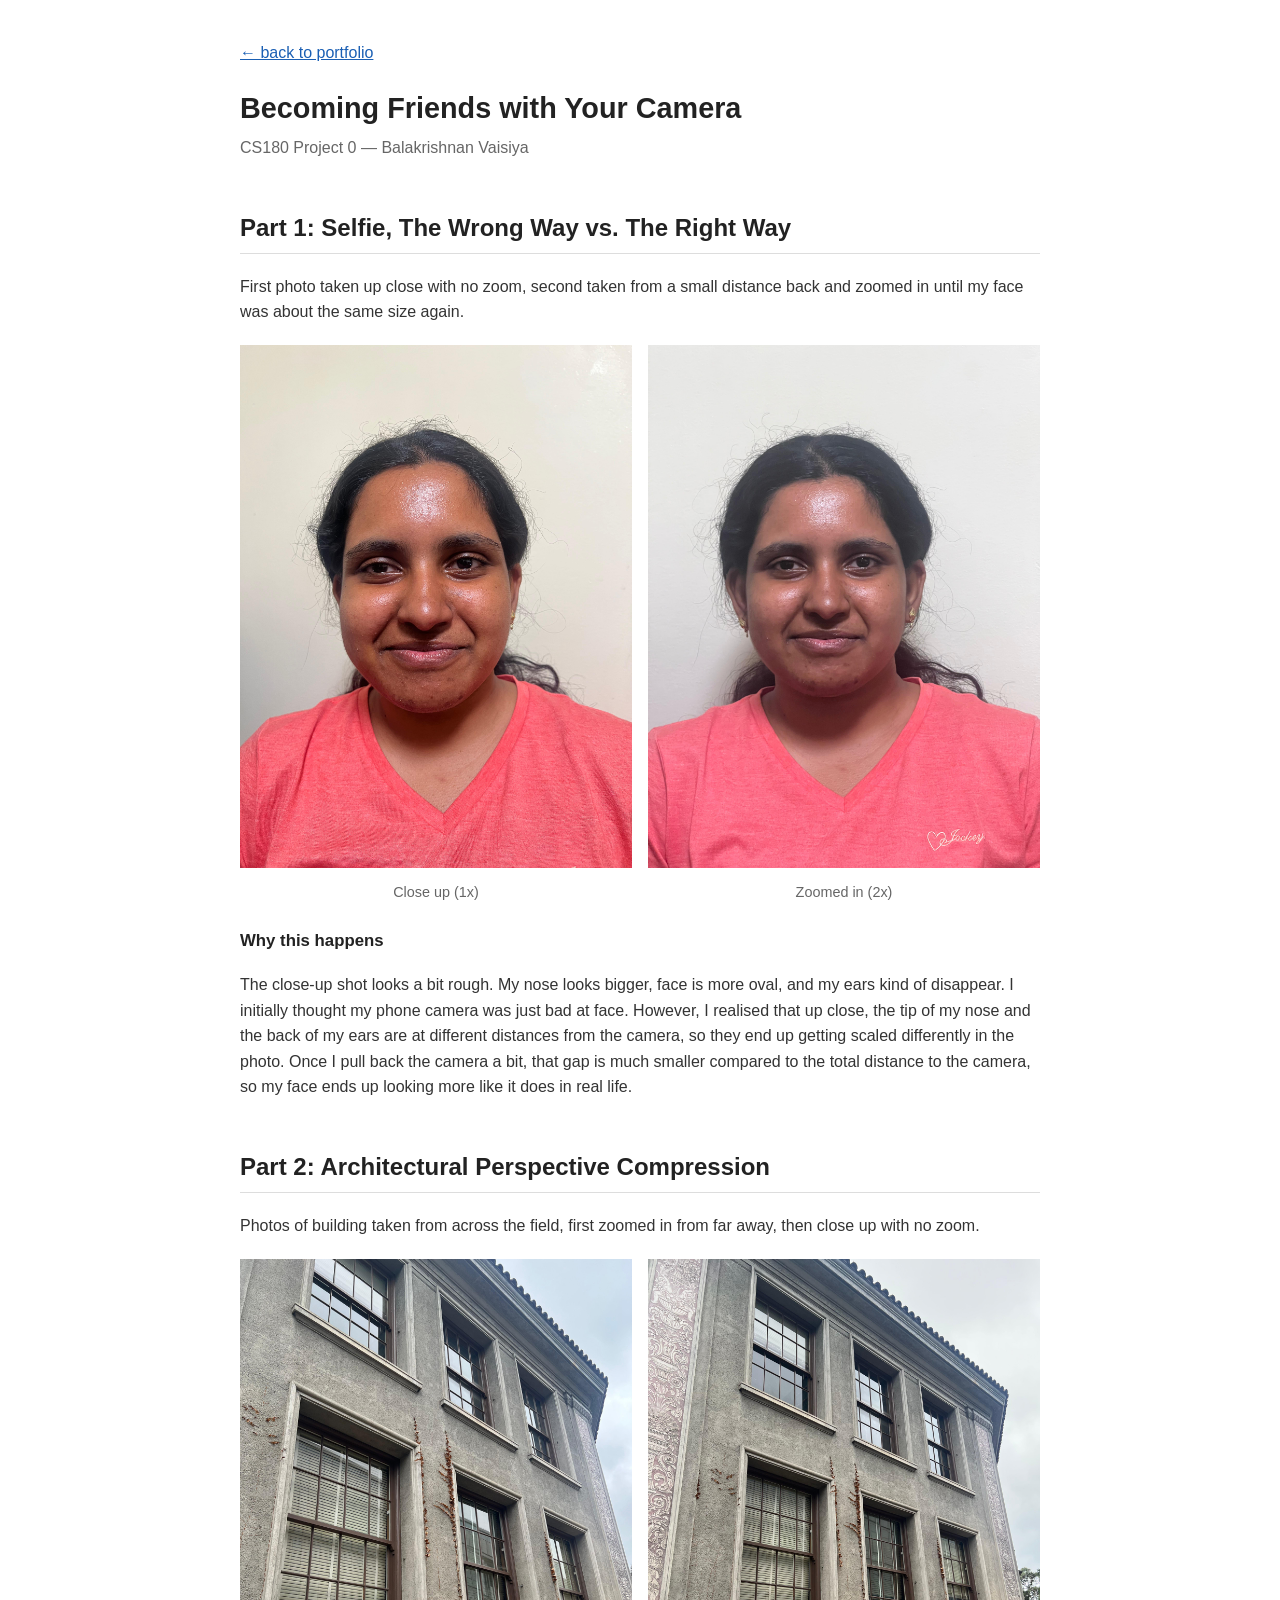
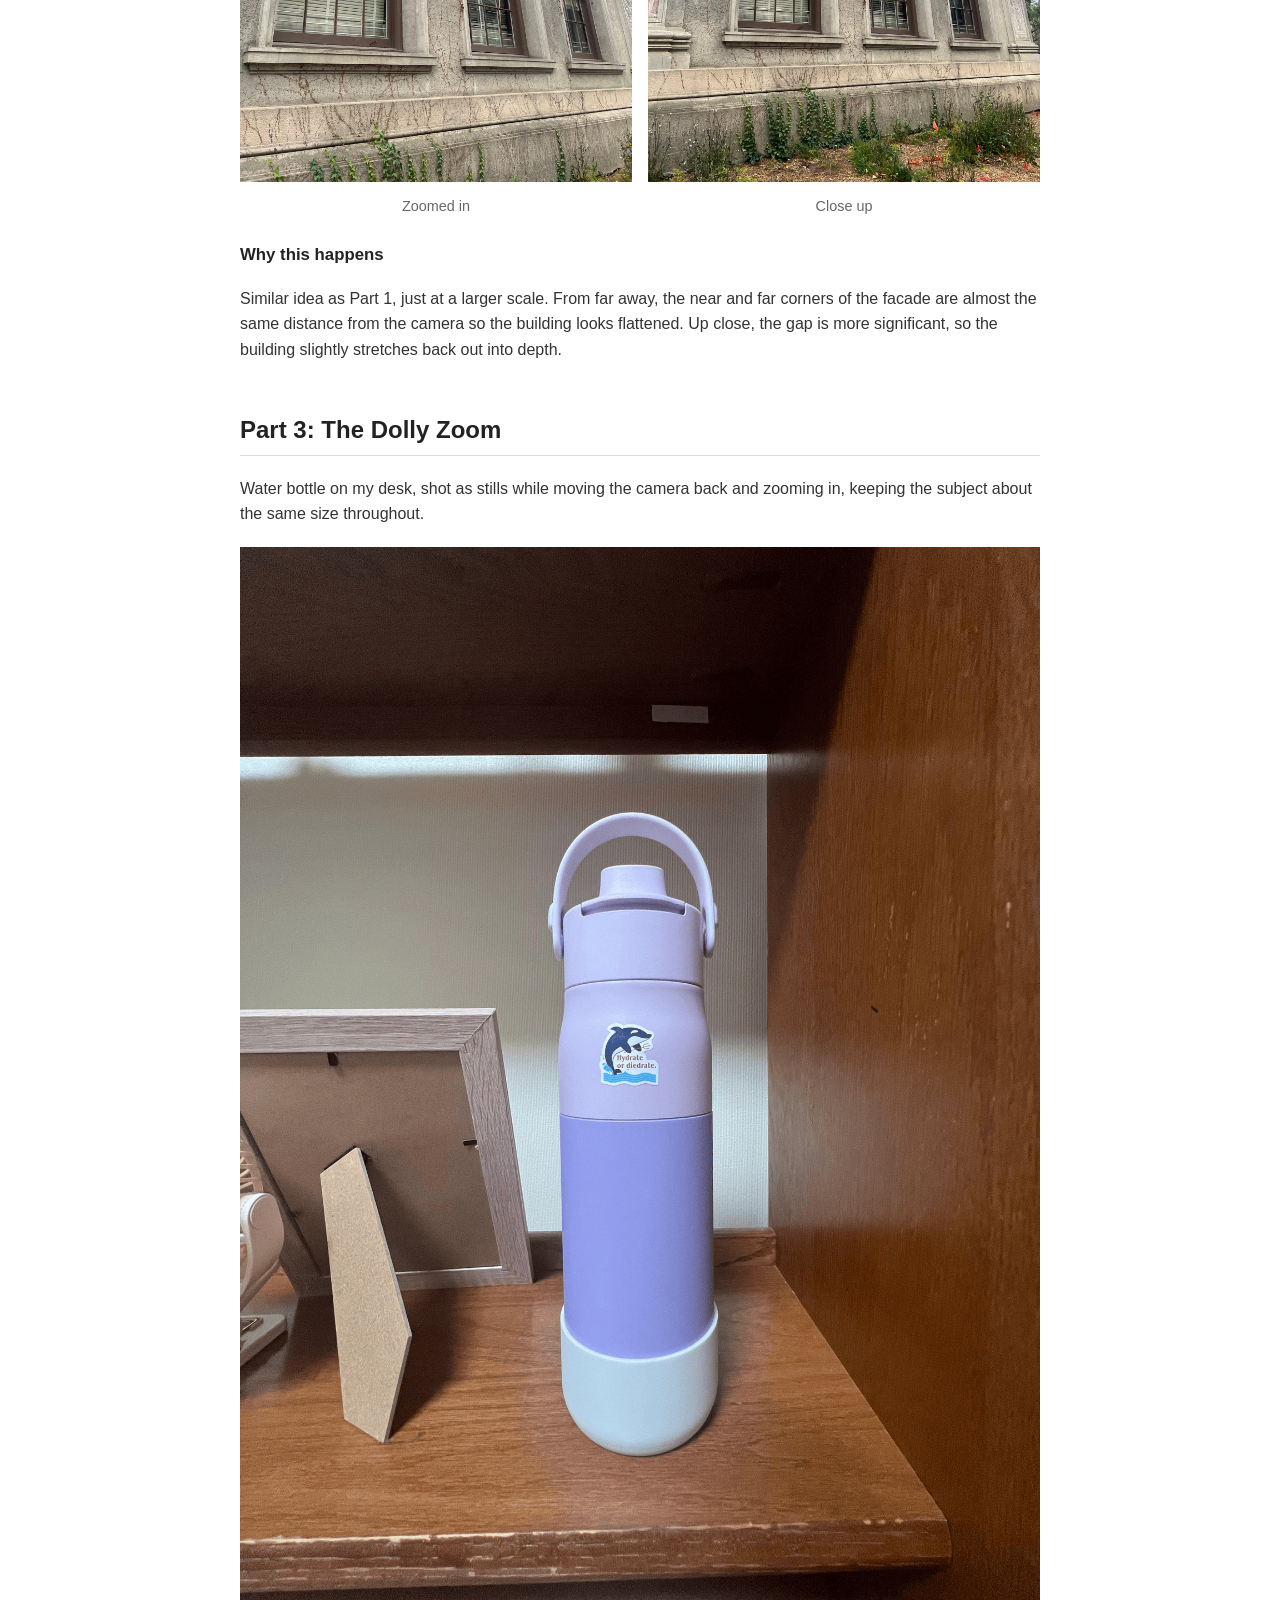
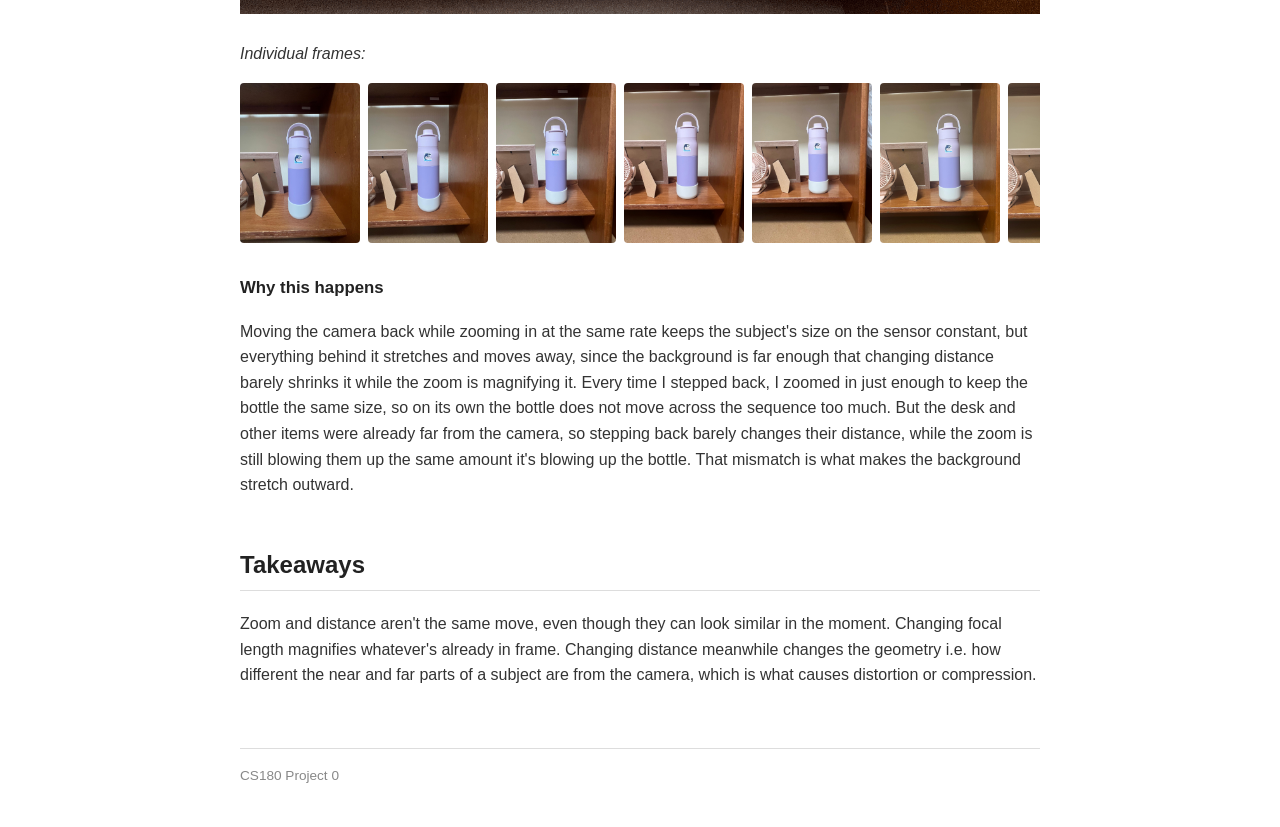
==== 0/index.html @ fd1e387d "add proj 0 page" ====
<!DOCTYPE html>
<html lang="en">
<head>
<meta charset="UTF-8">
<meta name="viewport" content="width=device-width, initial-scale=1">
<title>CS180 Project 0 — Becoming Friends with Your Camera</title>
<link rel="stylesheet" href="../style.css">
</head>
<body>

<p><a href="../index.html">&larr; back to portfolio</a></p>

<h1>Becoming Friends with Your Camera</h1>
<p class="subtitle">CS180 Project 0 &mdash; Balakrishnan Vaisiya</p>

<h2>Part 1: Selfie, The Wrong Way vs. The Right Way</h2>
<p>
  First photo taken up close with no zoom, second taken from a small
  distance back and zoomed in until my face was about the same size again.
</p>

<div class="pair">
  <figure>
    <img src="media/part1_close.jpeg" alt="Close-up (1x)">
    <figcaption>Close up (1x)</figcaption>
  </figure>
  <figure>
    <img src="media/part1_far.jpeg" alt="Zoomed in">
    <figcaption>Zoomed in (2x)</figcaption>
  </figure>
</div>

<h3>Why this happens</h3>
<p>
  The close-up shot looks a bit rough. My nose looks bigger, face is more
  oval, and my ears kind of disappear. I initially thought my phone camera
  was just bad at face. However, I realised that up close, the tip of my nose 
  and the back of my ears are at different distances from the camera, so 
  they end up getting scaled differently in the photo. Once I pull back the
  camera a bit, that gap is much smaller compared to the total distance to 
  the camera, so my face ends up looking more like it does in real life.
</p>

<h2>Part 2: Architectural Perspective Compression</h2>
<p>
  Photos of building taken from across the field, first
  zoomed in from far away, then close up with no zoom.
</p>

<div class="pair">
  <figure>
    <img src="media/part2_far.jpeg" alt="Zoomed in">
    <figcaption>Zoomed in</figcaption>
  </figure>
  <figure>
    <img src="media/part2_close.jpeg" alt="Close up">
    <figcaption>Close up</figcaption>
  </figure>
</div>

<h3>Why this happens</h3>
<p>
  Similar idea as Part 1, just at a larger scale. From far away, the near and
  far corners of the facade are almost the same distance from the camera so 
  the building looks flattened. Up close, the gap is more significant, so the 
  building slightly stretches back out into depth.

<h2>Part 3: The Dolly Zoom</h2>
<p>
  Water bottle on my desk, shot as stills while
  moving the camera back and zooming in, keeping the subject about the same
  size throughout.
</p>

<div class="gif-box">
  <img src="media/dolly.gif" alt="Animated dolly zoom sequence">
</div>

<p><em>Individual frames:</em></p>
<div class="filmstrip">
  <img src="media/dolly_frame1.jpeg" alt="frame 1">
  <img src="media/dolly_frame2.jpeg" alt="frame 2">
  <img src="media/dolly_frame3.jpeg" alt="frame 3">
  <img src="media/dolly_frame4.jpeg" alt="frame 4">
  <img src="media/dolly_frame5.jpeg" alt="frame 5">
  <img src="media/dolly_frame6.jpeg" alt="frame 6">
  <img src="media/dolly_frame7.jpeg" alt="frame 7">
  <img src="media/dolly_frame8.jpeg" alt="frame 8">
</div>

<h3>Why this happens</h3>
<p>
  Moving the camera back while zooming in at the same rate keeps the 
  subject's size on the sensor constant, but everything behind it stretches 
  and moves away, since the background is far enough that changing distance 
  barely shrinks it while the zoom is magnifying it.

  Every time I stepped back, I zoomed in just enough to keep the bottle 
  the same size, so on its own the bottle does not move across the 
  sequence too much. But the desk and other items were already far from 
  the camera, so stepping back barely changes their distance, while the 
  zoom is still blowing them up the same amount it's blowing up the bottle. 
  That mismatch is what makes the background stretch outward.
</p>

<h2>Takeaways</h2>
<p>
  Zoom and distance aren't the same move, even though they can look similar
  in the moment. Changing focal length magnifies whatever's already in
  frame. Changing distance meanwhile changes the geometry i.e. how
  different the near and far parts of a subject are from the camera,
  which is what causes distortion or compression.
</p>

<footer>
  CS180 Project 0
</footer>

</body>
</html>
---- style.css ----
body {
  font-family: -apple-system, "Segoe UI", Helvetica, Arial, sans-serif;
  max-width: 800px;
  margin: 40px auto;
  padding: 0 20px;
  line-height: 1.6;
  color: #222;
}

h1 {
  font-size: 1.8em;
  margin-bottom: 4px;
}

h2 {
  margin-top: 48px;
  border-bottom: 1px solid #ddd;
  padding-bottom: 6px;
}

h3 {
  margin-top: 24px;
  font-size: 1.05em;
}

a {
  color: #1a5fb4;
}

p {
  color: #333;
}

.subtitle {
  color: #666;
  margin-top: 0;
}

.pair {
  display: grid;
  grid-template-columns: 1fr 1fr;
  gap: 16px;
  margin: 20px 0;
}

.pair img {
  width: 100%;
}

figure {
  margin: 0;
}

figcaption {
  font-size: 0.9em;
  color: #666;
  margin-top: 6px;
  text-align: center;
}

.placeholder {
  background: #f2f2f2;
  border: 1px dashed #bbb;
  height: 280px;
  display: flex;
  align-items: center;
  justify-content: center;
  text-align: center;
  color: #888;
  font-size: 0.85em;
  padding: 10px;
}

.filmstrip {
  display: flex;
  overflow-x: auto;
  gap: 8px;
  padding-bottom: 8px;
}

.filmstrip img {
  width: 120px;
  height: auto;
  flex-shrink: 0;
  border-radius: 4px;
}

.gif-box {
  margin: 20px 0;
}

.gif-box img {
  width: 100%;
}

.project-list {
  list-style: none;
  padding: 0;
  margin-top: 16px;
}

.project-list li {
  padding: 10px 0;
  border-bottom: 1px solid #eee;
}

.project-list a {
  font-weight: 600;
  text-decoration: none;
}

.project-list a:hover {
  text-decoration: underline;
}

footer {
  margin-top: 60px;
  padding-top: 16px;
  border-top: 1px solid #ddd;
  color: #888;
  font-size: 0.85em;
}

@media (max-width: 600px) {
  .pair,
  .filmstrip {
    grid-template-columns: 1fr;
  }
}
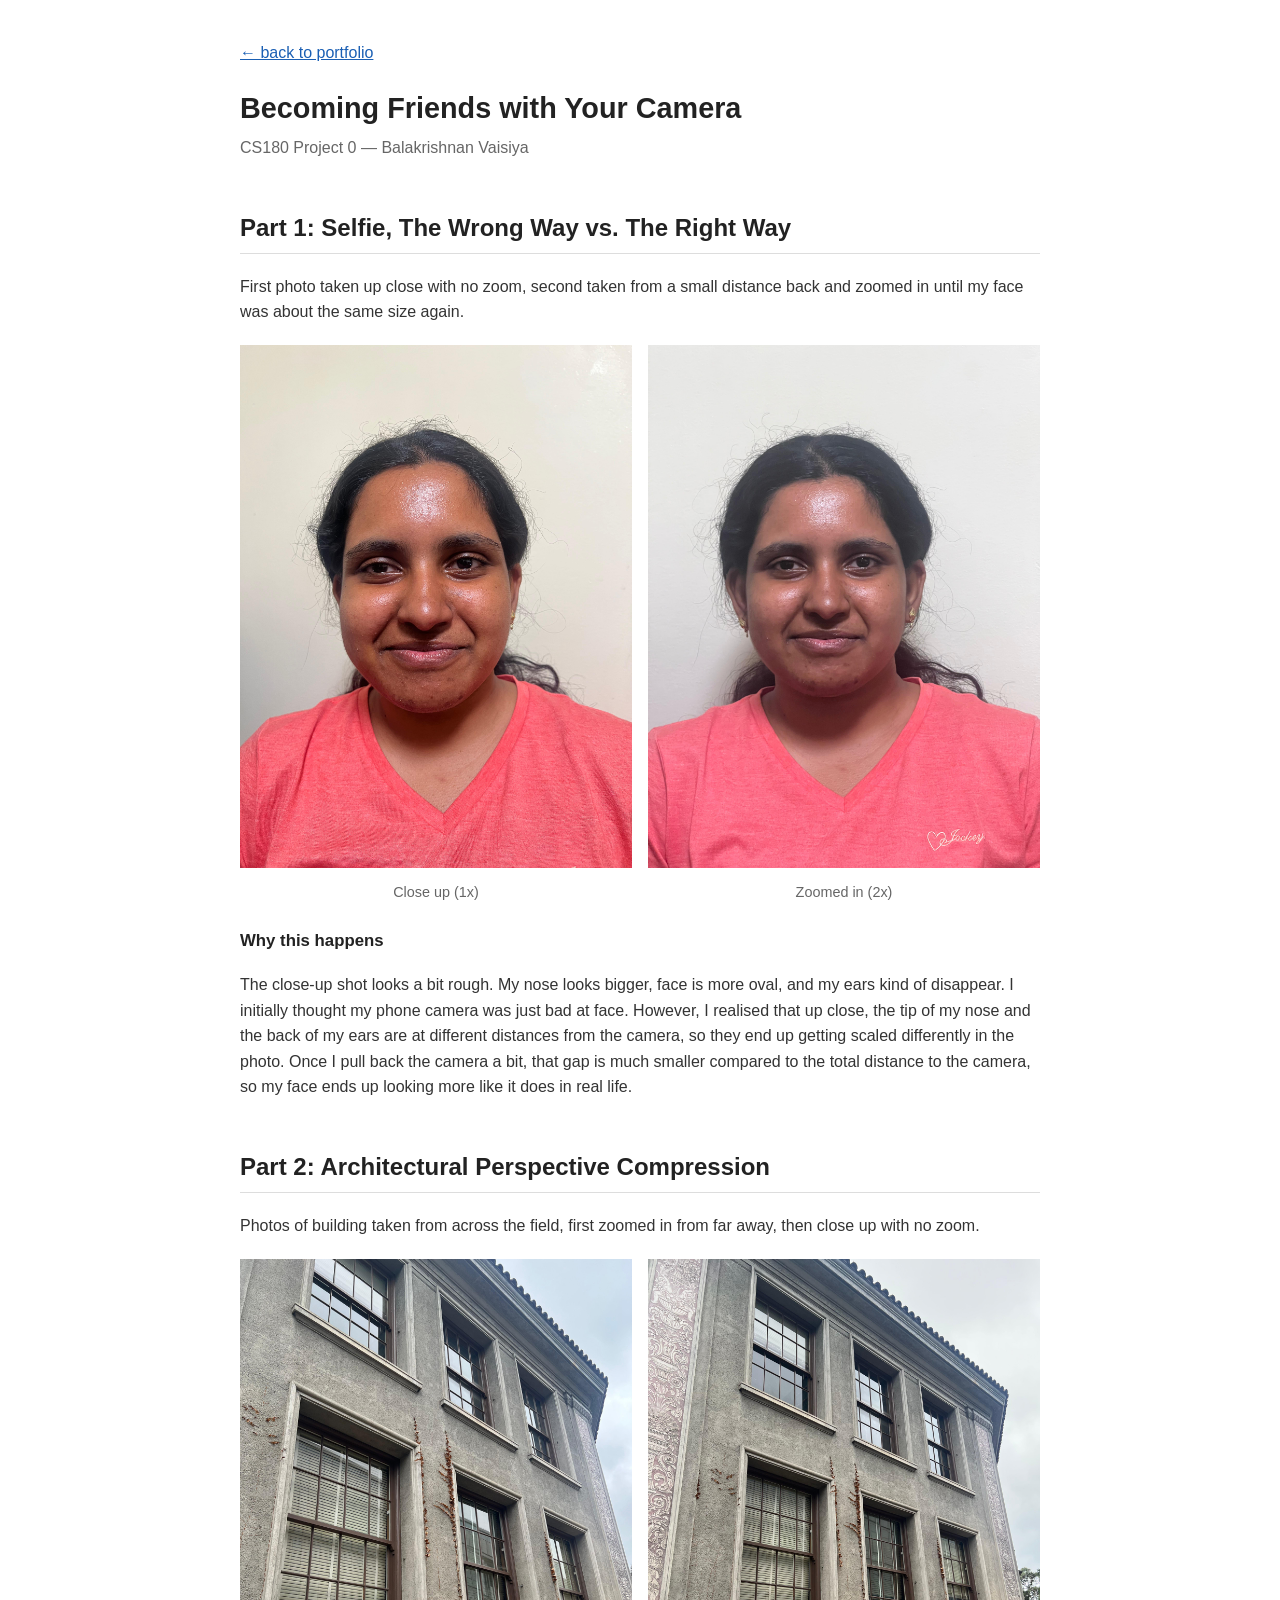
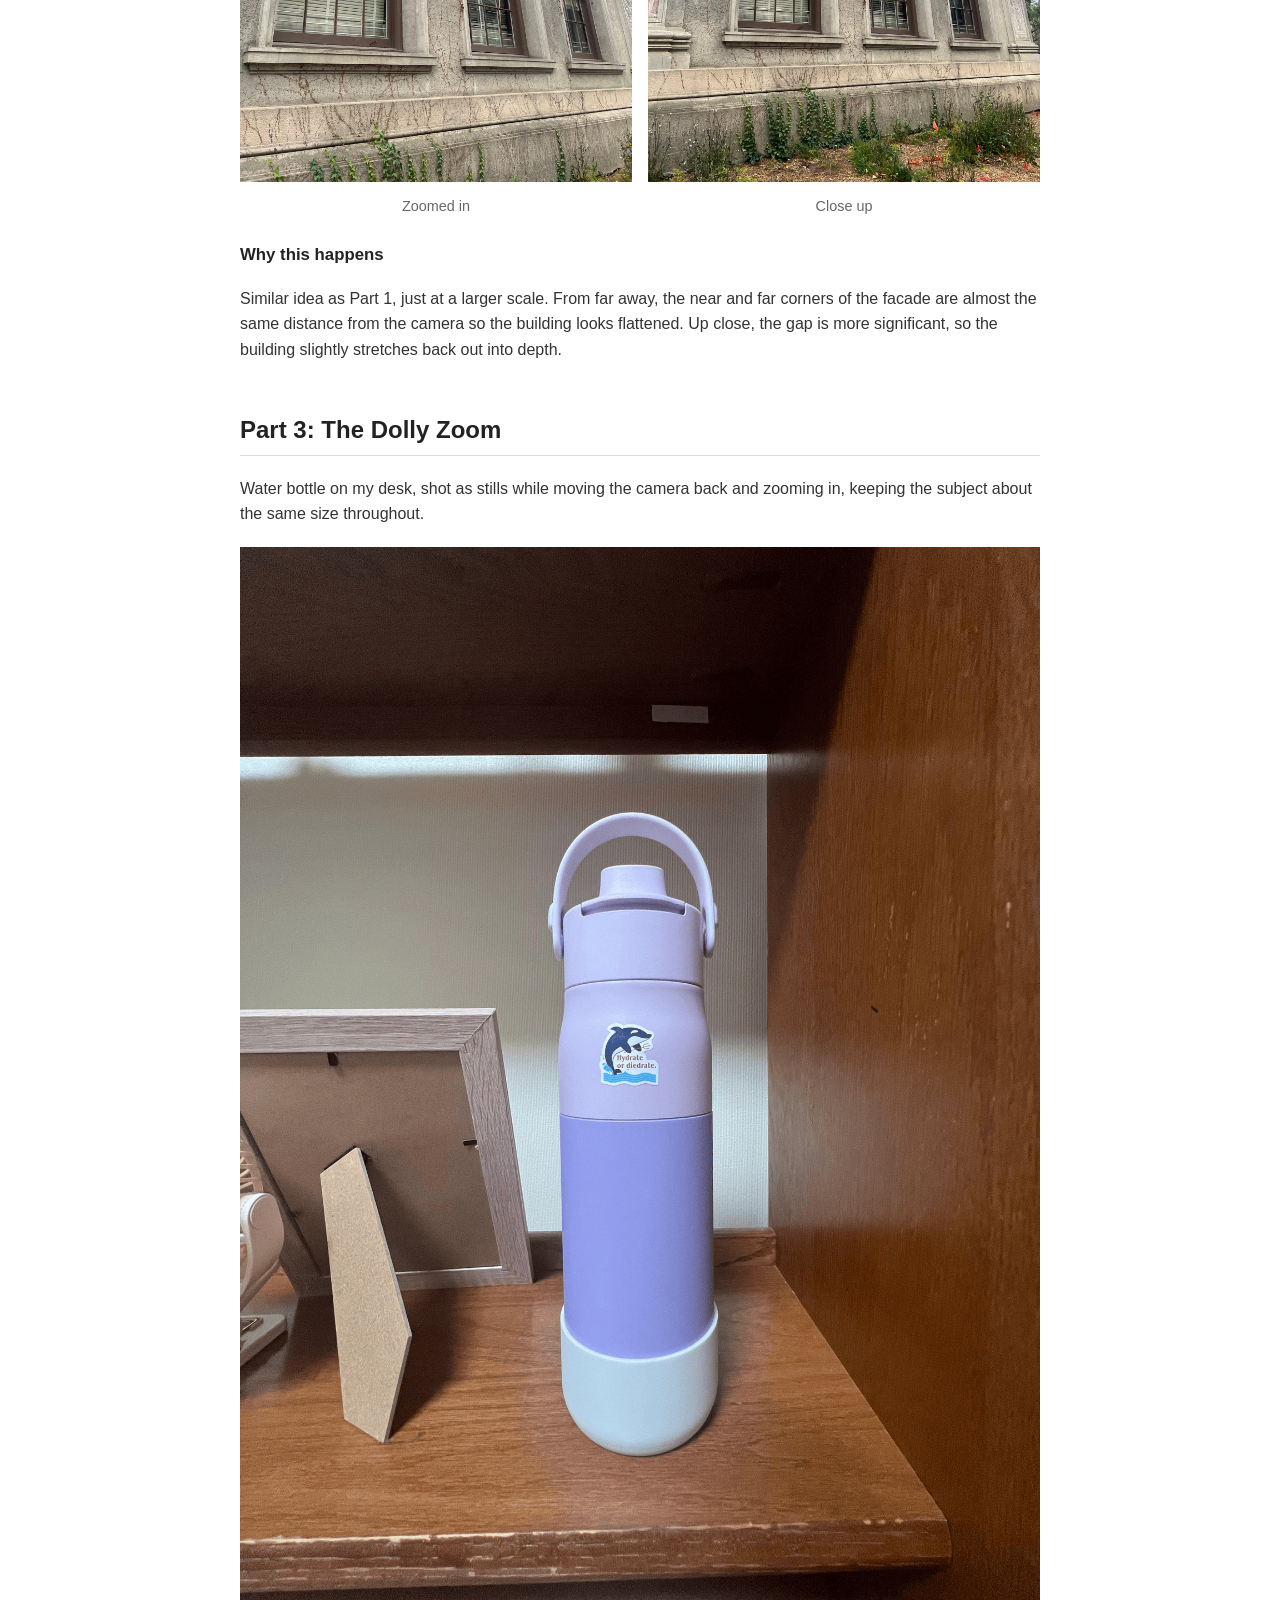
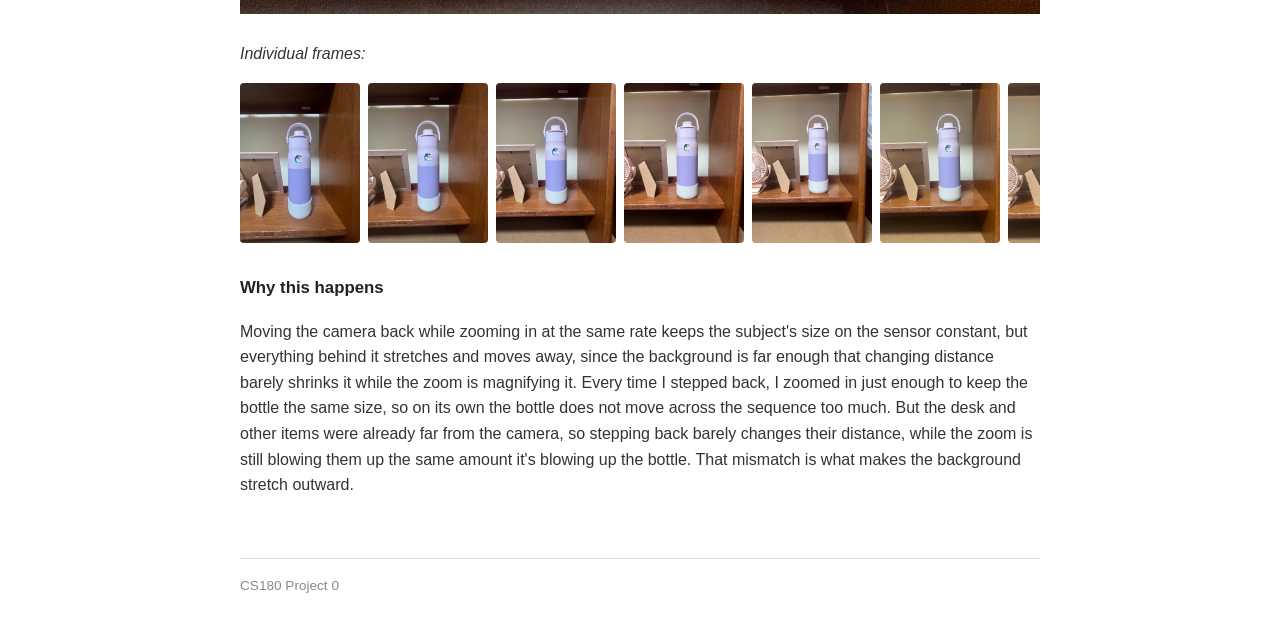
==== commit eb6d190b: "add proj 0 page" ====
--- a/0/index.html
+++ b/0/index.html
@@ -103,15 +103,6 @@
   That mismatch is what makes the background stretch outward.
 </p>
 
-<h2>Takeaways</h2>
-<p>
-  Zoom and distance aren't the same move, even though they can look similar
-  in the moment. Changing focal length magnifies whatever's already in
-  frame. Changing distance meanwhile changes the geometry i.e. how
-  different the near and far parts of a subject are from the camera,
-  which is what causes distortion or compression.
-</p>
-
 <footer>
   CS180 Project 0
 </footer>
